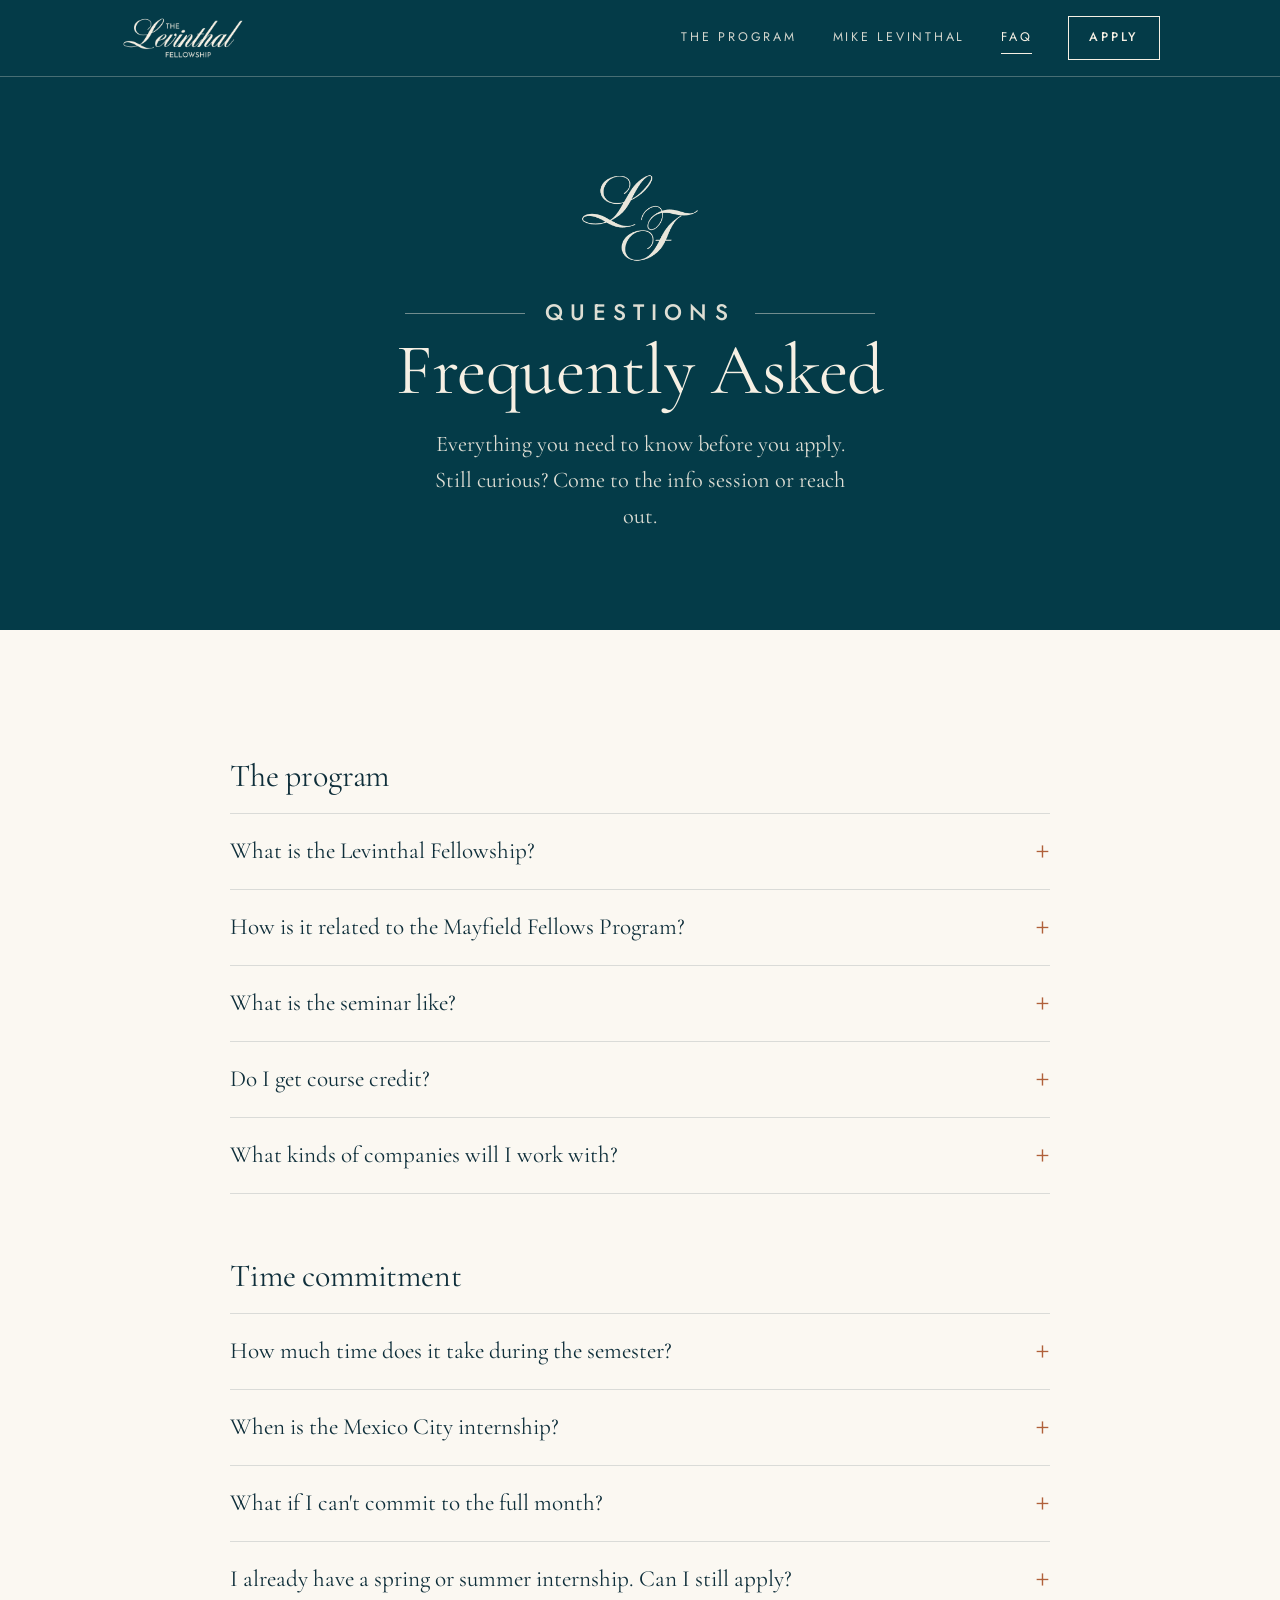
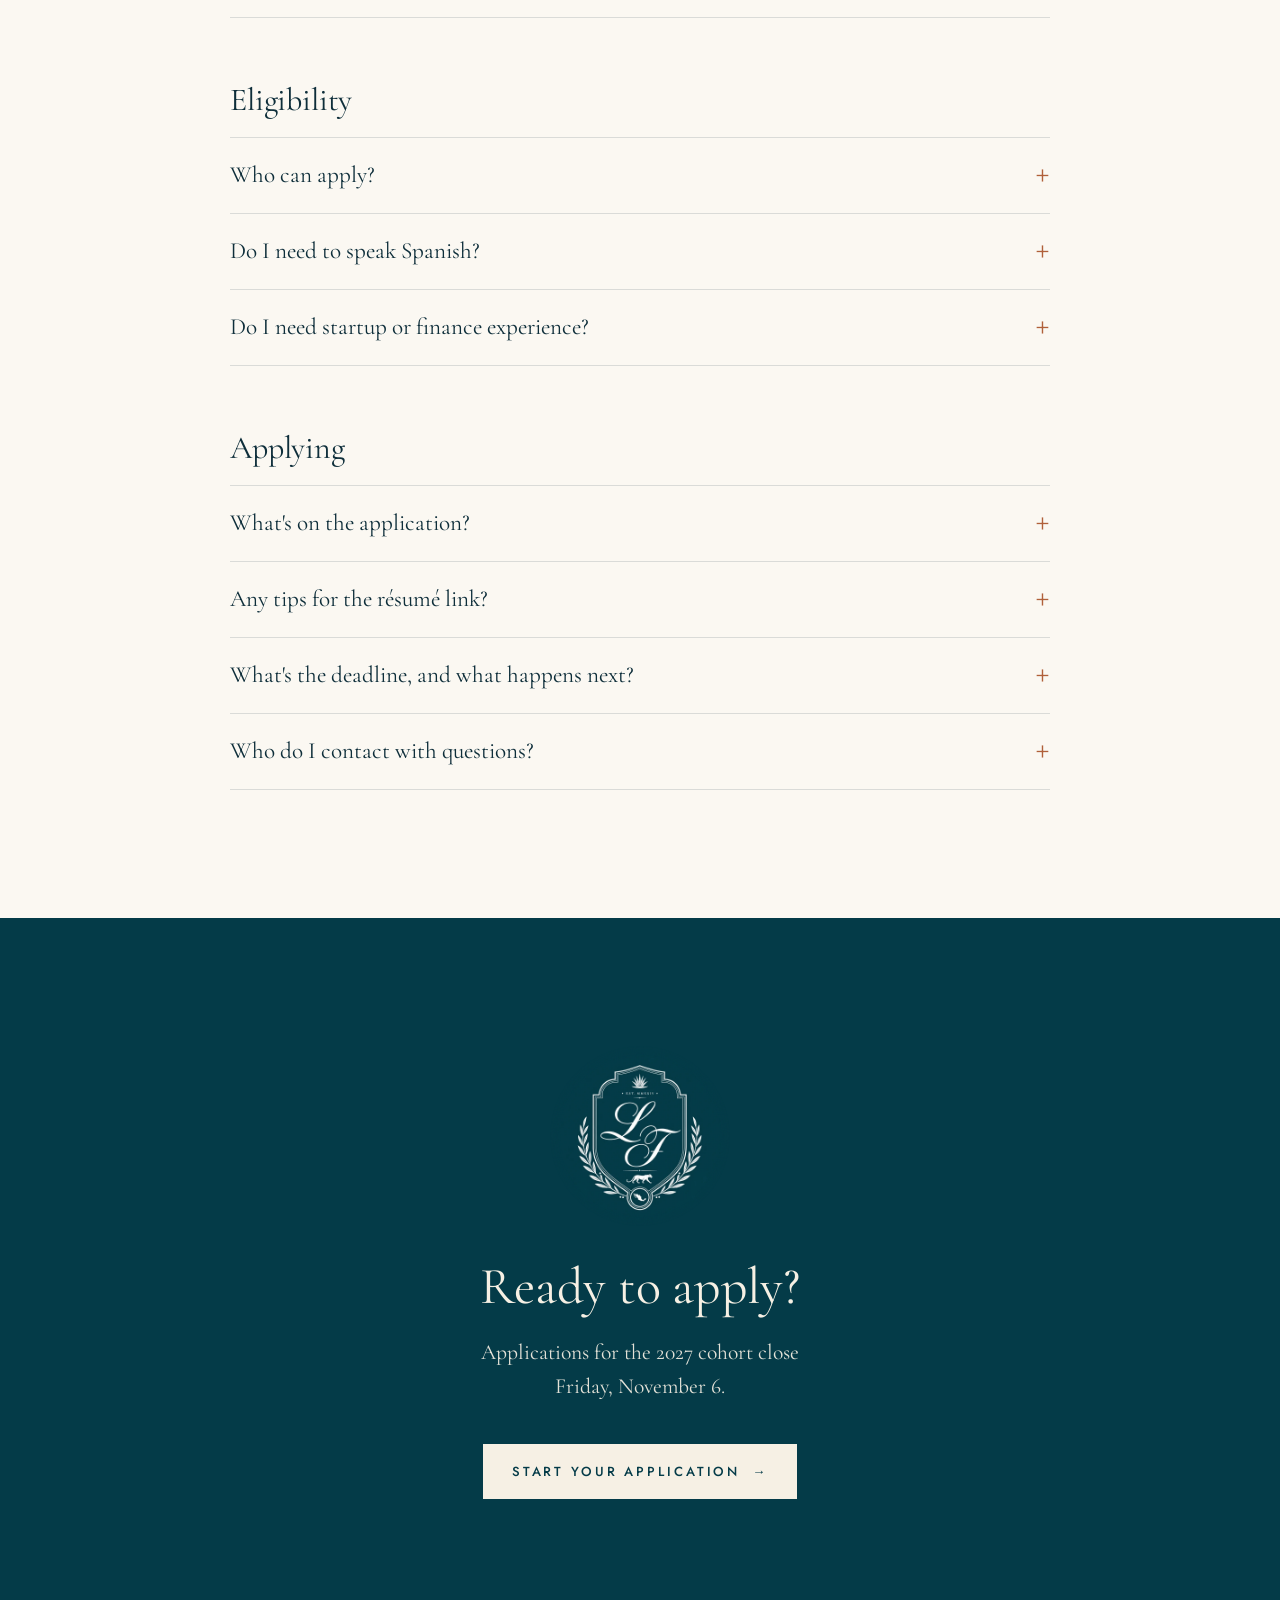
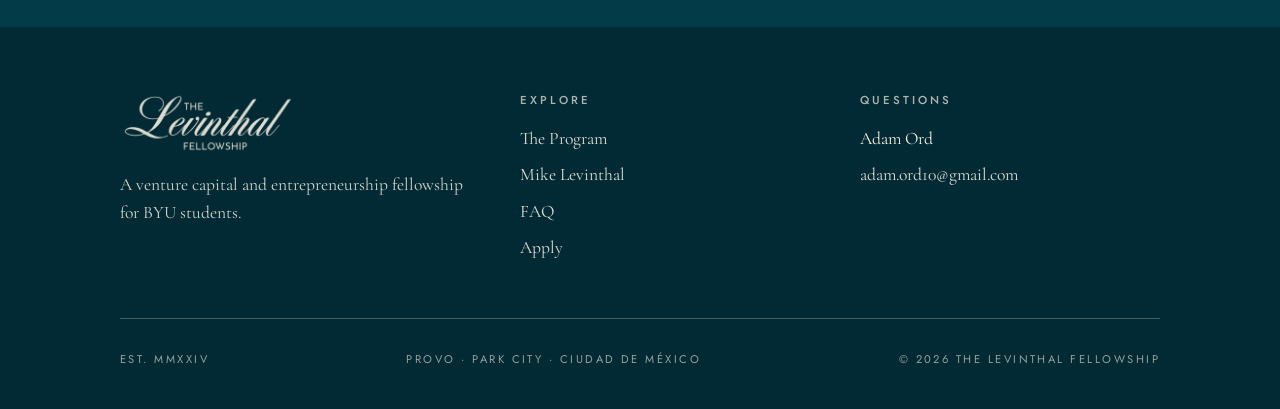
==== faq.html @ 5bb93a36 "Launch the Levinthal Fellowship website Co-Authored-By: Claude Opus 5.5 <noreply@anthropic.com>" ====
<!doctype html>
<html lang="en">
<head>
  <meta charset="utf-8">
  <meta name="viewport" content="width=device-width, initial-scale=1">
  <title>FAQ · The Levinthal Fellowship</title>
  <meta name="description" content="Frequently asked questions about the Levinthal Fellowship at BYU: eligibility, time commitment, the seminar, the Mexico City internship, and how to apply.">
  <link rel="icon" href="assets/favicon.png">
  <link rel="preconnect" href="https://fonts.googleapis.com">
  <link rel="preconnect" href="https://fonts.gstatic.com" crossorigin>
  <link href="https://fonts.googleapis.com/css2?family=Cormorant+Garamond:ital,wght@0,400;0,500;1,400&family=Jost:wght@300;400;500&display=swap" rel="stylesheet">
  <link rel="stylesheet" href="styles.css">
  <script>document.documentElement.classList.add("js")</script>
</head>
<body>

<header class="site-header">
  <div class="wrap">
    <a class="brand" href="index.html" aria-label="The Levinthal Fellowship, home"><img src="assets/wordmark-white.png" alt="The Levinthal Fellowship"></a>
    <button class="nav-toggle" aria-expanded="false" aria-controls="nav">Menu</button>
    <nav class="nav" id="nav">
      <a href="index.html#program">The Program</a>
      <a href="mike-levinthal.html">Mike Levinthal</a>
      <a href="faq.html" aria-current="page">FAQ</a>
      <a class="btn btn-ghost-light" href="https://forms.gle/pfqn9cLn6Ktx2qRdA" target="_blank" rel="noopener">Apply</a>
    </nav>
  </div>
</header>

<main>

  <section class="page-hero">
    <div class="wrap">
      <img class="monogram" src="assets/monogram-white.png" alt="">
      <p class="eyebrow centered">Questions</p>
      <h1>Frequently Asked</h1>
      <p>Everything you need to know before you apply. Still curious? Come to the info session or reach out.</p>
    </div>
  </section>

  <section class="section">
    <div class="wrap">

      <div class="faq-group reveal">
        <h2>The program</h2>
        <div class="faq">
          <details>
            <summary>What is the Levinthal Fellowship?</summary>
            <div class="answer">
              <p>It's a venture capital and entrepreneurship fellowship for BYU students, hosted by venture capitalist Mike Levinthal. Fellows take a Winter semester seminar, work remotely with a Mexico City startup during the semester, and then spend a month in Mexico City working at that company in person.</p>
            </div>
          </details>
          <details>
            <summary>How is it related to the Mayfield Fellows Program?</summary>
            <div class="answer">
              <p>Mike was an early champion of Stanford's Mayfield Fellows Program and brought Mayfield Fund on board as its sponsor. That program pairs a small cohort with venture coursework and a startup internship. The Levinthal Fellowship follows the same model at BYU, with the internship in Mexico City. <a href="mike-levinthal.html">Read more about Mike.</a></p>
            </div>
          </details>
          <details>
            <summary>What is the seminar like?</summary>
            <div class="answer">
              <p>It's a discussion seminar taught in the style of Harvard Business School's case method, and there are no lectures. You read the assigned material ahead of time, come ready to take a position, and work through real decisions with the group. Founders and investors from Mike's network often join as guests.</p>
              <p>The seminar meets on Tuesday evenings during Winter semester 2027. Some sessions are held at Mike's home in Park City.</p>
            </div>
          </details>
          <details>
            <summary>Do I get course credit?</summary>
            <div class="answer">
              <p>Yes. The fellowship counts as a 3-credit course.</p>
            </div>
          </details>
          <details>
            <summary>What kinds of companies will I work with?</summary>
            <div class="answer">
              <p>You'll be placed at a tech startup in Mexico City. The application asks which areas interest you most, including SaaS, fintech, social entrepreneurship, food &amp; beverage, healthcare, edtech, consumer goods, sustainability, and nonprofit &amp; impact ventures. We use your choices to find a good match.</p>
            </div>
          </details>
        </div>
      </div>

      <div class="faq-group reveal">
        <h2>Time commitment</h2>
        <div class="faq">
          <details>
            <summary>How much time does it take during the semester?</summary>
            <div class="answer">
              <p>Plan on the Tuesday evening seminar plus its readings, and about <strong>5 hours a week</strong> of remote work with your startup.</p>
            </div>
          </details>
          <details>
            <summary>When is the Mexico City internship?</summary>
            <div class="answer">
              <p>The in-person internship runs <strong>April 25 – May 25, 2027</strong>, right after Winter semester ends. You'll spend the full month in Mexico City working on-site with your company.</p>
            </div>
          </details>
          <details>
            <summary>What if I can't commit to the full month?</summary>
            <div class="answer">
              <p>Please don't apply this year. The in-person month is the core of the fellowship, and every fellow needs to be there for the whole internship.</p>
            </div>
          </details>
          <details>
            <summary>I already have a spring or summer internship. Can I still apply?</summary>
            <div class="answer">
              <p>The application asks about any upcoming internships that aren't on your résumé. Be upfront about them. What matters is whether you can be in Mexico City for the full April 25 – May 25, 2027 window.</p>
            </div>
          </details>
        </div>
      </div>

      <div class="faq-group reveal">
        <h2>Eligibility</h2>
        <div class="faq">
          <details>
            <summary>Who can apply?</summary>
            <div class="answer">
              <p>BYU students from any major. You don't need to be studying business or computer science. We're looking for curious, driven people who care about solving real problems.</p>
            </div>
          </details>
          <details>
            <summary>Do I need to speak Spanish?</summary>
            <div class="answer">
              <p>No. Spanish is helpful and the application asks about it, but it isn't required.</p>
            </div>
          </details>
          <details>
            <summary>Do I need startup or finance experience?</summary>
            <div class="answer">
              <p>No. Many fellows will be learning about venture for the first time. The application cares more about how you think: a problem you're passionate about, what you've done about it, and why you want to be part of this.</p>
            </div>
          </details>
        </div>
      </div>

      <div class="faq-group reveal">
        <h2>Applying</h2>
        <div class="faq">
          <details>
            <summary>What's on the application?</summary>
            <div class="answer">
              <p>Basic contact information, your major, a Google Drive link to your résumé, and a few yes/no questions about availability and Spanish. Then four short responses:</p>
              <ul>
                <li>A problem you're passionate about solving, and what you've done about it</li>
                <li>Your dream career, in a sentence or two</li>
                <li>The most important problem facing young people today, and why</li>
                <li>Why you're interested in the fellowship and what you hope to accomplish</li>
              </ul>
            </div>
          </details>
          <details>
            <summary>Any tips for the résumé link?</summary>
            <div class="answer">
              <p>Make sure the sharing settings on your Google Drive file are set to <em>"Anyone with the link can view."</em> If we can't open it, we can't review it.</p>
            </div>
          </details>
          <details>
            <summary>What's the deadline, and what happens next?</summary>
            <div class="answer">
              <p>Applications close <strong>Friday, November 6 at 11:59 PM</strong>. Interviews are held <strong>November 9–15</strong>. Fellows begin the seminar in January 2027.</p>
            </div>
          </details>
          <details>
            <summary>Who do I contact with questions?</summary>
            <div class="answer">
              <p>Email Adam Ord at <a href="mailto:adam.ord10@gmail.com">adam.ord10@gmail.com</a>, or come to the information session on October 22 at 6:00 PM in TNRB 1051.</p>
            </div>
          </details>
        </div>
      </div>

    </div>
  </section>

  <section class="section dark apply">
    <div class="wrap reveal">
      <img class="crest-small" src="assets/crest.webp" alt="">
      <h2>Ready to apply?</h2>
      <p>Applications for the 2027 cohort close Friday, November 6.</p>
      <div class="btn-row">
        <a class="btn btn-solid-light" href="https://forms.gle/pfqn9cLn6Ktx2qRdA" target="_blank" rel="noopener">Start your application <span class="arrow">→</span></a>
      </div>
    </div>
  </section>

</main>

<footer class="site-footer">
  <div class="wrap">
    <div class="top">
      <div>
        <a class="brand" href="index.html"><img src="assets/wordmark-white.png" alt="The Levinthal Fellowship"></a>
        <p>A venture capital and entrepreneurship fellowship for BYU students.</p>
      </div>
      <div>
        <h4>Explore</h4>
        <ul>
          <li><a href="index.html#program">The Program</a></li>
          <li><a href="mike-levinthal.html">Mike Levinthal</a></li>
          <li><a href="faq.html">FAQ</a></li>
          <li><a href="https://forms.gle/pfqn9cLn6Ktx2qRdA" target="_blank" rel="noopener">Apply</a></li>
        </ul>
      </div>
      <div>
        <h4>Questions</h4>
        <ul>
          <li>Adam Ord</li>
          <li><a href="mailto:adam.ord10@gmail.com">adam.ord10@gmail.com</a></li>
        </ul>
      </div>
    </div>
    <div class="bottom">
      <span>Est. MMXXIV</span>
      <span>Provo · Park City · Ciudad de México</span>
      <span>© <span data-year>2026</span> The Levinthal Fellowship</span>
    </div>
  </div>
</footer>

<script src="site.js"></script>
</body>
</html>
---- styles.css ----
/* The Levinthal Fellowship — shared styles */

:root {
  --teal: #043b48;          /* matches the crest background */
  --teal-deep: #022a34;
  --slate: #586c7c;         /* info-session flyer */
  --cream: #f6f0e4;
  --paper: #fbf8f2;
  --ink: #0e2e3a;
  --muted: #5d6f78;
  --line: rgba(14, 46, 58, 0.14);
  --line-light: rgba(246, 240, 228, 0.28);
  --clay: #b0603a;          /* a small nod to Mexico City */

  --serif: "Cormorant Garamond", Georgia, "Times New Roman", serif;
  --sans: "Jost", "Helvetica Neue", Arial, sans-serif;

  --wrap: 1120px;
  --gutter: clamp(16px, 4vw, 40px);
}

*, *::before, *::after { box-sizing: border-box; }

html { scroll-behavior: smooth; }

body {
  margin: 0;
  background: var(--paper);
  color: var(--ink);
  font-family: var(--serif);
  font-size: 1.25rem;
  line-height: 1.6;
  -webkit-font-smoothing: antialiased;
}

img { max-width: 100%; height: auto; display: block; }

a { color: inherit; }

.wrap {
  width: 100%;
  max-width: var(--wrap);
  margin: 0 auto;
  padding: 0 var(--gutter);
}

/* ---------- Type ---------- */

.eyebrow {
  font-family: var(--sans);
  font-size: 0.78rem;
  font-weight: 500;
  letter-spacing: 0.32em;
  text-transform: uppercase;
  display: flex;
  align-items: center;
  gap: 1.25rem;
  margin: 0 0 1.5rem;
}
.eyebrow::after {
  content: "";
  flex: 0 1 120px;
  height: 1px;
  background: currentColor;
  opacity: 0.5;
}
.eyebrow.centered { justify-content: center; }
.eyebrow.centered::before {
  content: "";
  flex: 0 1 120px;
  height: 1px;
  background: currentColor;
  opacity: 0.5;
}

h1, h2, h3 {
  font-family: var(--serif);
  font-weight: 400;
  line-height: 1.1;
  margin: 0 0 1.25rem;
  letter-spacing: -0.005em;
}
h1 { font-size: clamp(2.6rem, 6vw, 4.5rem); }
h2 { font-size: clamp(2.1rem, 4.4vw, 3.25rem); }
h3 { font-size: 1.7rem; }

em { font-style: italic; }

.lede {
  font-size: clamp(1.3rem, 2.2vw, 1.55rem);
  line-height: 1.5;
  max-width: 38ch;
}

.small-caps {
  font-family: var(--sans);
  font-size: 0.8rem;
  letter-spacing: 0.22em;
  text-transform: uppercase;
}

/* ---------- Buttons ---------- */

.btn {
  display: inline-flex;
  align-items: center;
  gap: 0.75rem;
  font-family: var(--sans);
  font-size: 0.82rem;
  font-weight: 500;
  letter-spacing: 0.22em;
  text-transform: uppercase;
  text-decoration: none;
  padding: 1rem 1.75rem;
  border: 1px solid currentColor;
  transition: background 0.2s, color 0.2s, border-color 0.2s;
}
.btn .arrow { transition: transform 0.2s; }
.btn:hover .arrow { transform: translateX(4px); }

.btn-solid-light { background: var(--cream); color: var(--teal); border-color: var(--cream); }
.btn-solid-light:hover { background: transparent; color: var(--cream); }

.btn-ghost-light { color: var(--cream); }
.btn-ghost-light:hover { background: var(--cream); color: var(--teal); }

.btn-solid-dark { background: var(--teal); color: var(--cream); border-color: var(--teal); }
.btn-solid-dark:hover { background: transparent; color: var(--teal); }

.btn-ghost-dark { color: var(--teal); }
.btn-ghost-dark:hover { background: var(--teal); color: var(--cream); }

.btn-row { display: flex; flex-wrap: wrap; gap: 1rem; }

/* ---------- Header ---------- */

.site-header {
  position: sticky;
  top: 0;
  z-index: 50;
  background: var(--teal);
  color: var(--cream);
  border-bottom: 1px solid var(--line-light);
}
.site-header .wrap {
  display: flex;
  align-items: center;
  justify-content: space-between;
  height: 76px;
}
.brand img { height: 46px; width: auto; }

.nav { display: flex; align-items: center; gap: 2.25rem; }
.nav a {
  font-family: var(--sans);
  font-size: 0.78rem;
  letter-spacing: 0.22em;
  text-transform: uppercase;
  text-decoration: none;
  opacity: 0.85;
  padding: 0.35rem 0;
  border-bottom: 1px solid transparent;
}
.nav a:hover, .nav a[aria-current="page"] { opacity: 1; border-bottom-color: currentColor; }
.nav .btn { padding: 0.7rem 1.25rem; opacity: 1; border-bottom: 1px solid var(--cream); }

.nav-toggle {
  display: none;
  background: none;
  border: 1px solid var(--line-light);
  color: var(--cream);
  font-family: var(--sans);
  font-size: 0.72rem;
  letter-spacing: 0.22em;
  text-transform: uppercase;
  padding: 0.6rem 0.9rem;
  cursor: pointer;
}

@media (max-width: 820px) {
  .nav-toggle { display: block; }
  .nav {
    display: none;
    position: absolute;
    top: 76px;
    left: 0;
    right: 0;
    flex-direction: column;
    align-items: stretch;
    gap: 0;
    background: var(--teal);
    border-bottom: 1px solid var(--line-light);
    padding: 0.5rem var(--gutter) 1.5rem;
  }
  .nav.open { display: flex; }
  .nav a { padding: 1rem 0; border-bottom: 1px solid var(--line-light); }
  .nav a:hover, .nav a[aria-current="page"] { border-bottom-color: var(--line-light); }
  .nav .btn { margin-top: 1.25rem; justify-content: center; border: 1px solid var(--cream); }
}

/* ---------- Sections ---------- */

.section { padding: clamp(4.5rem, 10vw, 8rem) 0; }
.section-tight { padding: clamp(3rem, 6vw, 4.5rem) 0; }

.dark { background: var(--teal); color: var(--cream); }
.slate { background: var(--slate); color: var(--cream); }
.cream { background: var(--cream); }

/* ---------- Hero ---------- */

.hero {
  background: var(--teal);
  color: var(--cream);
  overflow: hidden;
  position: relative;
  isolation: isolate;
}
.cdmx-video {
  position: absolute;
  inset: 0;
  width: 100%;
  height: 100%;
  object-fit: cover;
  z-index: -2;
}
.hero::before {
  content: "";
  position: absolute;
  inset: 0;
  z-index: -1;
  background: linear-gradient(100deg, rgba(4, 59, 72, 0.92) 0%, rgba(4, 59, 72, 0.74) 50%, rgba(4, 59, 72, 0.55) 100%);
}
.hero .wrap {
  display: grid;
  grid-template-columns: 1.1fr 0.9fr;
  align-items: center;
  gap: 2rem;
  min-height: min(760px, calc(100vh - 76px));
  padding-top: 3rem;
  padding-bottom: 3rem;
}
.hero h1 em { display: block; }
.hero .lede { margin: 0 0 2.5rem; opacity: 0.92; }
.hero-crest {
  width: 100%;
  max-width: 520px;
  justify-self: end;
  filter: drop-shadow(0 4px 24px rgba(2, 42, 52, 0.45));
}

@media (max-width: 820px) {
  .hero::before { background: rgba(4, 59, 72, 0.8); }
  .hero .wrap { grid-template-columns: 1fr; min-height: 0; padding-top: 2rem; padding-bottom: 4rem; }
  .hero-crest { order: -1; max-width: 170px; justify-self: center; margin-bottom: 0.5rem; }
}

/* Page hero (inner pages) */
.page-hero { background: var(--teal); color: var(--cream); text-align: center; }
.page-hero .wrap { padding-top: clamp(3.5rem, 8vw, 6rem); padding-bottom: clamp(3.5rem, 8vw, 6rem); }
.page-hero .monogram { width: 120px; margin: 0 auto 2rem; opacity: 0.95; }
.page-hero h1 { margin-bottom: 1rem; }
.page-hero p { max-width: 40ch; margin: 0 auto; font-size: 1.4rem; opacity: 0.9; }

/* ---------- Info session band ---------- */

.session-band {
  background: var(--slate);
  color: var(--cream);
}
.session-band .wrap {
  display: grid;
  grid-template-columns: auto 1fr auto;
  gap: 2.5rem;
  align-items: center;
  padding-top: 2.25rem;
  padding-bottom: 2.25rem;
}
.session-date {
  text-align: center;
  border-right: 1px solid var(--line-light);
  padding-right: 2.5rem;
}
.session-date .month { font-family: var(--sans); font-size: 0.78rem; letter-spacing: 0.32em; text-transform: uppercase; }
.session-date .day { font-size: 4rem; line-height: 1; }
.session-band h2 { font-size: 1.9rem; margin: 0 0 0.25rem; }
.session-band p { margin: 0; font-style: italic; opacity: 0.92; }

@media (max-width: 820px) {
  .session-band .wrap { grid-template-columns: auto 1fr; gap: 1.5rem; }
  .session-date { padding-right: 1.5rem; }
  .session-band .btn-row { grid-column: 1 / -1; }
}

/* ---------- Intro split ---------- */

.split {
  display: grid;
  grid-template-columns: 0.9fr 1.1fr;
  gap: clamp(2rem, 6vw, 6rem);
  align-items: start;
}
.split p { margin: 0 0 1.25rem; }
@media (max-width: 820px) { .split { grid-template-columns: 1fr; } }

.pull {
  font-size: clamp(1.6rem, 3vw, 2.1rem);
  line-height: 1.3;
  font-style: italic;
  border-left: 1px solid var(--clay);
  padding-left: 1.5rem;
  margin: 2rem 0 0;
}

/* ---------- Three phases ---------- */

.phases {
  display: grid;
  grid-template-columns: repeat(3, 1fr);
  border-top: 1px solid var(--line-light);
  margin-top: 3.5rem;
}
.phase {
  padding: 2.5rem 2rem 0 0;
  border-right: 1px solid var(--line-light);
}
.phase + .phase { padding-left: 2rem; }
.phase:last-child { border-right: 0; }
.phase .num {
  font-family: var(--sans);
  font-size: 0.75rem;
  letter-spacing: 0.32em;
  text-transform: uppercase;
  opacity: 0.75;
  display: block;
  margin-bottom: 1.25rem;
}
.phase h3 { margin-bottom: 0.4rem; }
.phase .when { font-style: italic; opacity: 0.8; margin: 0 0 1rem; }
.phase p { margin: 0; font-size: 1.15rem; opacity: 0.92; }

@media (max-width: 820px) {
  .phases { grid-template-columns: 1fr; }
  .phase, .phase + .phase { padding: 2rem 0; border-right: 0; border-bottom: 1px solid var(--line-light); }
  .phase:last-child { border-bottom: 0; }
}

/* ---------- Lineage ---------- */

.lineage { text-align: center; }
.lineage .wrap { max-width: 820px; }
.lineage p { font-size: 1.35rem; }
.lineage .monogram { width: 90px; margin: 0 auto 2rem; }

/* ---------- Timeline ---------- */

.timeline {
  list-style: none;
  margin: 3rem 0 0;
  padding: 0;
  display: grid;
  grid-template-columns: repeat(5, 1fr);
  position: relative;
}
.timeline::before {
  content: "";
  position: absolute;
  top: 7px;
  left: 0;
  right: 0;
  height: 1px;
  background: var(--line);
}
.timeline li { position: relative; padding: 2.25rem 1.25rem 0 0; }
.timeline li::before {
  content: "";
  position: absolute;
  top: 0;
  left: 0;
  width: 15px;
  height: 15px;
  border-radius: 50%;
  background: var(--paper);
  border: 1px solid var(--teal);
}
.timeline li.key::before { background: var(--teal); }
.timeline .date { font-family: var(--sans); font-size: 0.75rem; letter-spacing: 0.22em; text-transform: uppercase; color: var(--clay); display: block; margin-bottom: 0.4rem; }
.timeline .what { font-size: 1.35rem; line-height: 1.25; display: block; margin-bottom: 0.35rem; }
.timeline .detail { font-size: 1.05rem; color: var(--muted); }

@media (max-width: 900px) {
  .timeline { grid-template-columns: 1fr; }
  .timeline::before { top: 0; bottom: 0; left: 7px; right: auto; width: 1px; height: auto; }
  .timeline li { padding: 0 0 2rem 2.75rem; }
  .timeline li::before { top: 6px; }
}

/* ---------- Industries ---------- */

.chips { display: flex; flex-wrap: wrap; gap: 0.75rem; margin: 2rem 0 0; padding: 0; list-style: none; }
.chips li {
  font-family: var(--sans);
  font-size: 0.78rem;
  letter-spacing: 0.16em;
  text-transform: uppercase;
  border: 1px solid var(--line);
  padding: 0.6rem 1rem;
  background: var(--paper);
}

/* ---------- Gallery carousel ---------- */

.carousel { position: relative; margin-top: 2.5rem; }
.carousel-track {
  display: flex;
  overflow-x: auto;
  scroll-snap-type: x mandatory;
  scrollbar-width: none;
  background: var(--teal);
  outline-offset: 4px;
}
.carousel-track::-webkit-scrollbar { display: none; }
.slide {
  flex: 0 0 100%;
  margin: 0;
  position: relative;
  scroll-snap-align: start;
  aspect-ratio: 16 / 10;
}
.slide img { width: 100%; height: 100%; object-fit: cover; }
.slide figcaption { position: absolute; width: 1px; height: 1px; overflow: hidden; clip: rect(0 0 0 0); }

.carousel-btn {
  position: absolute;
  top: calc((100% - 4.5rem) / 2);
  transform: translateY(-50%);
  width: 56px;
  height: 56px;
  border-radius: 50%;
  border: 1px solid rgba(246, 240, 228, 0.6);
  background: rgba(4, 59, 72, 0.72);
  color: var(--cream);
  font-size: 1.4rem;
  line-height: 1;
  cursor: pointer;
  display: grid;
  place-items: center;
  backdrop-filter: blur(4px);
  transition: background 0.2s;
}
.carousel-btn:hover { background: var(--teal); }
.carousel-btn.prev { left: 1.25rem; }
.carousel-btn.next { right: 1.25rem; }

.carousel-meta {
  display: grid;
  grid-template-columns: 1fr auto 1fr;
  align-items: center;
  gap: 1rem;
  height: 4.5rem;
  border-bottom: 1px solid var(--line);
}
.carousel-caption, .carousel-count {
  font-family: var(--sans);
  font-size: 0.75rem;
  letter-spacing: 0.22em;
  text-transform: uppercase;
}
.carousel-count { text-align: right; color: var(--muted); }
.carousel-dots { display: flex; gap: 0.6rem; }
.carousel-dots button {
  width: 9px;
  height: 9px;
  padding: 0;
  border-radius: 50%;
  border: 1px solid var(--teal);
  background: transparent;
  cursor: pointer;
}
.carousel-dots button[aria-current="true"] { background: var(--teal); }

@media (max-width: 820px) {
  .slide { aspect-ratio: 4 / 3; }
  .carousel-btn { width: 44px; height: 44px; font-size: 1.1rem; }
  .carousel-btn.prev { left: 0.6rem; }
  .carousel-btn.next { right: 0.6rem; }
  .carousel-meta { grid-template-columns: 1fr auto; }
  .carousel-dots { display: none; }
}

/* ---------- Mexico City ---------- */

.cdmx { position: relative; overflow: hidden; }
.cdmx .coords {
  font-family: var(--sans);
  font-size: 0.85rem;
  letter-spacing: 0.24em;
  opacity: 0.8;
  margin-top: 2rem;
}
.cdmx-facts {
  list-style: none;
  padding: 0;
  margin: 0;
  border-top: 1px solid var(--line-light);
}
.cdmx-facts li {
  display: grid;
  grid-template-columns: 9rem 1fr;
  gap: 1rem;
  padding: 1.25rem 0;
  border-bottom: 1px solid var(--line-light);
  font-size: 1.15rem;
}
.cdmx-facts .k { font-family: var(--sans); font-size: 0.72rem; letter-spacing: 0.22em; text-transform: uppercase; opacity: 0.75; padding-top: 0.35rem; }
@media (max-width: 520px) { .cdmx-facts li { grid-template-columns: 1fr; gap: 0.25rem; } }

/* ---------- Apply CTA ---------- */

.apply { text-align: center; }
.apply .wrap { max-width: 760px; }
.apply .crest-small {
  width: 180px;
  margin: 0 auto 2rem;
  -webkit-mask-image: radial-gradient(circle at center, #000 62%, transparent 71%);
  mask-image: radial-gradient(circle at center, #000 62%, transparent 71%);
}
.apply p { font-size: 1.35rem; margin: 0 auto 2.5rem; max-width: 34ch; opacity: 0.92; }
.apply .btn-row { justify-content: center; }
.apply .deadline { margin-top: 2rem; font-style: italic; opacity: 0.8; font-size: 1.1rem; }

/* ---------- Bio page ---------- */

.portrait { margin: 0 0 2rem; }
.portrait img { width: 100%; aspect-ratio: 4 / 5; object-fit: cover; object-position: center 30%; }

.bio { display: grid; grid-template-columns: 300px 1fr; gap: clamp(2rem, 6vw, 5rem); align-items: start; }
.bio-aside { position: static; }
.facts { list-style: none; padding: 0; margin: 0; border-top: 1px solid var(--line); }
.facts li { padding: 1.1rem 0; border-bottom: 1px solid var(--line); }
.facts .k { display: block; font-family: var(--sans); font-size: 0.7rem; letter-spacing: 0.22em; text-transform: uppercase; color: var(--muted); margin-bottom: 0.2rem; }
.facts .v { font-size: 1.2rem; line-height: 1.35; }
.bio-body p { margin: 0 0 1.4rem; }
.bio-body h2 { font-size: 2.2rem; margin-top: 3.5rem; }
.bio-body h2:first-child { margin-top: 0; }
.portfolio { display: flex; flex-wrap: wrap; gap: 0.75rem; margin: 1.5rem 0 2rem; }
.portfolio div { border: 1px solid var(--line); padding: 0.85rem 1.5rem; font-size: 1.3rem; background: var(--cream); }
@media (max-width: 820px) {
  .bio { grid-template-columns: 1fr; }
  .bio-aside { position: static; }
  .portrait { max-width: 320px; }
}

/* ---------- FAQ ---------- */

.faq-group { max-width: 820px; margin: 0 auto 4rem; }
.faq-group:last-child { margin-bottom: 0; }
.faq-group > h2 { font-size: 2rem; }
.faq { border-top: 1px solid var(--line); }
.faq details { border-bottom: 1px solid var(--line); }
.faq summary {
  list-style: none;
  cursor: pointer;
  display: flex;
  justify-content: space-between;
  align-items: baseline;
  gap: 1.5rem;
  padding: 1.4rem 0;
  font-size: 1.45rem;
  line-height: 1.3;
}
.faq summary::-webkit-details-marker { display: none; }
.faq summary::after {
  content: "+";
  font-family: var(--sans);
  font-weight: 300;
  font-size: 1.6rem;
  line-height: 1;
  color: var(--clay);
  transition: transform 0.2s;
  flex-shrink: 0;
}
.faq details[open] summary::after { transform: rotate(45deg); }
.faq summary:hover { color: var(--slate); }
.faq .answer { padding: 0 0 1.6rem; color: #2b4651; max-width: 62ch; }
.faq .answer p { margin: 0 0 1rem; }
.faq .answer p:last-child { margin-bottom: 0; }
.faq .answer ul { margin: 0 0 1rem; padding-left: 1.25rem; }

/* ---------- Footer ---------- */

.site-footer { background: var(--teal-deep); color: var(--cream); padding: 4rem 0 2.5rem; }
.site-footer .top {
  display: grid;
  grid-template-columns: 1.2fr 1fr 1fr;
  gap: 2.5rem;
  padding-bottom: 3rem;
  border-bottom: 1px solid var(--line-light);
}
.site-footer .brand img { height: 64px; margin-bottom: 1rem; }
.site-footer p { margin: 0; font-size: 1.1rem; opacity: 0.85; }
.site-footer h4 { font-family: var(--sans); font-weight: 500; font-size: 0.72rem; letter-spacing: 0.26em; text-transform: uppercase; margin: 0 0 1rem; opacity: 0.7; }
.site-footer ul { list-style: none; padding: 0; margin: 0; }
.site-footer li { margin-bottom: 0.5rem; font-size: 1.1rem; }
.site-footer a { text-decoration: none; opacity: 0.9; }
.site-footer a:hover { opacity: 1; text-decoration: underline; text-underline-offset: 4px; }
.site-footer .bottom {
  display: flex;
  justify-content: space-between;
  flex-wrap: wrap;
  gap: 1rem;
  padding-top: 2rem;
  font-family: var(--sans);
  font-size: 0.7rem;
  letter-spacing: 0.22em;
  text-transform: uppercase;
  opacity: 0.6;
}
@media (max-width: 820px) { .site-footer .top { grid-template-columns: 1fr; } }

/* ---------- Motion ---------- */

.js .reveal { opacity: 0; transform: translateY(16px); transition: opacity 0.8s ease, transform 0.8s ease; }
.js .reveal.in { opacity: 1; transform: none; }
@media (prefers-reduced-motion: reduce) {
  html { scroll-behavior: auto; }
  .js .reveal { opacity: 1; transform: none; transition: none; }
}
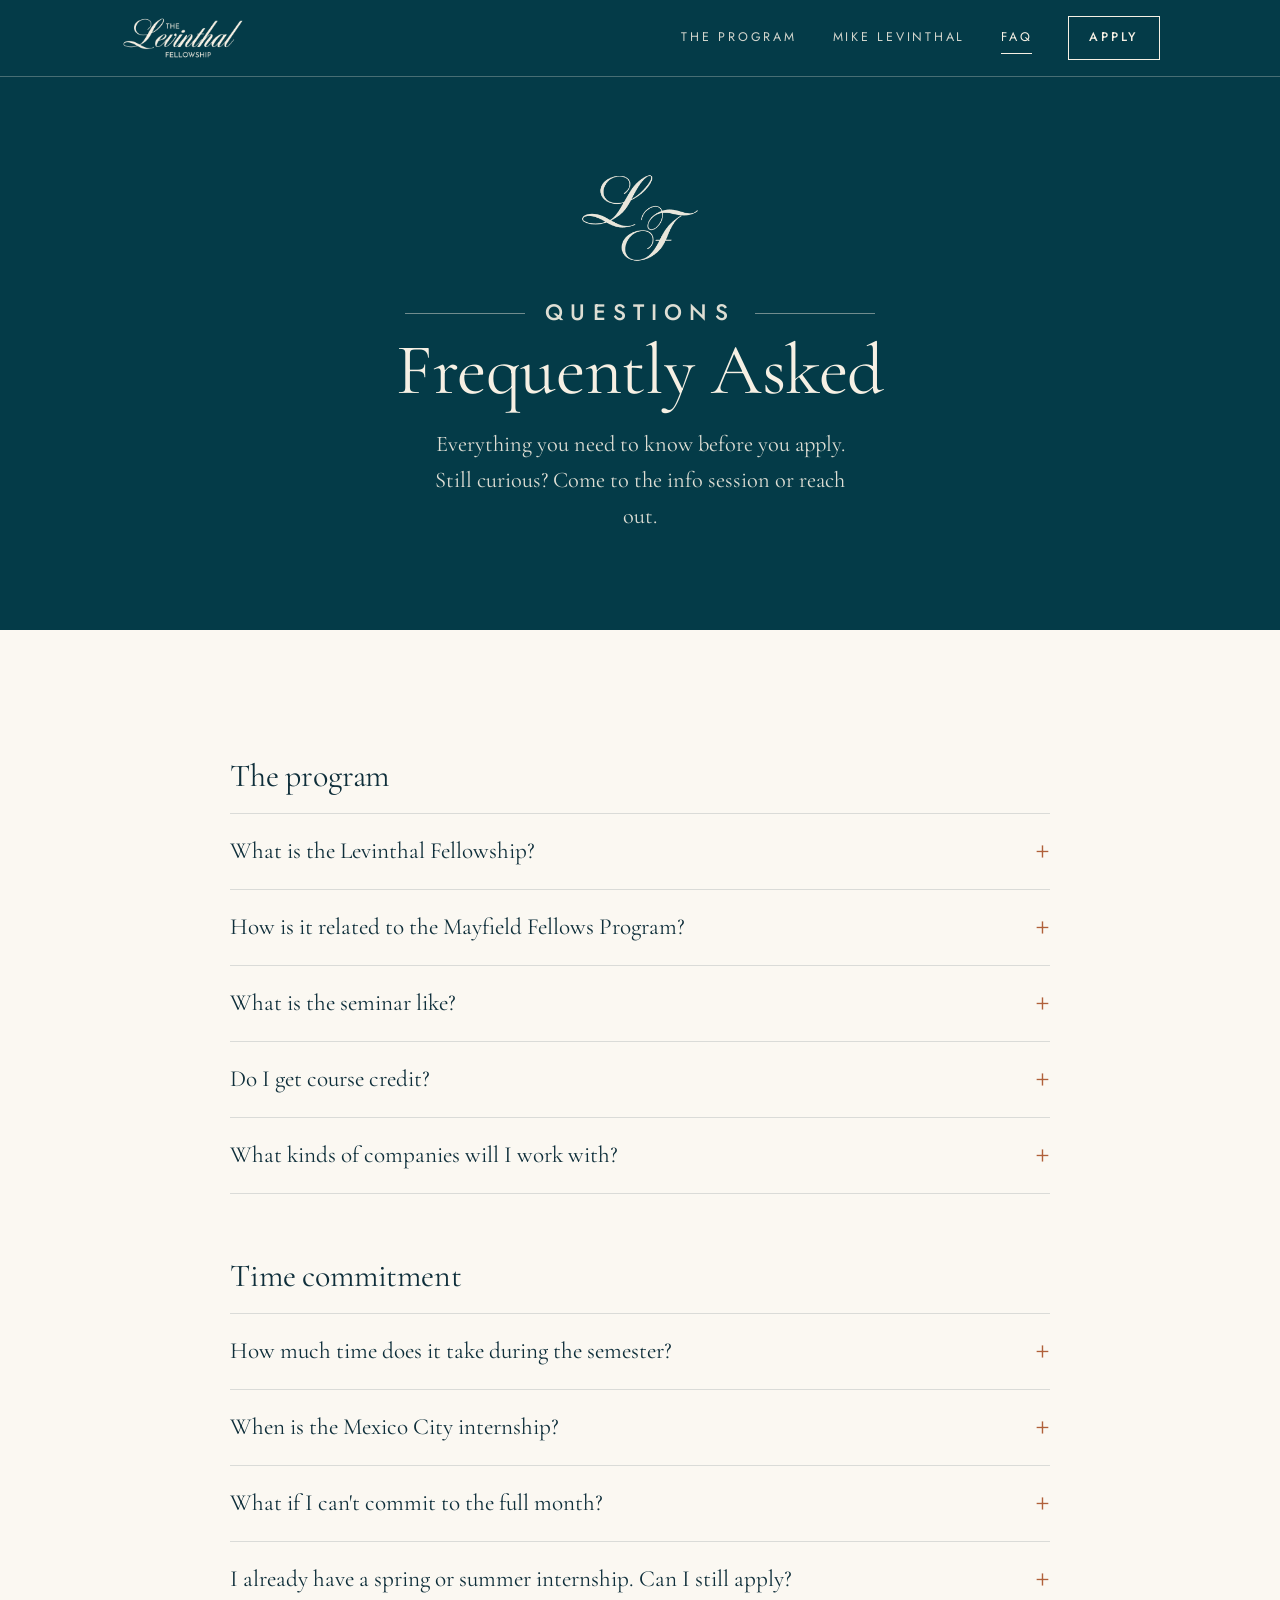
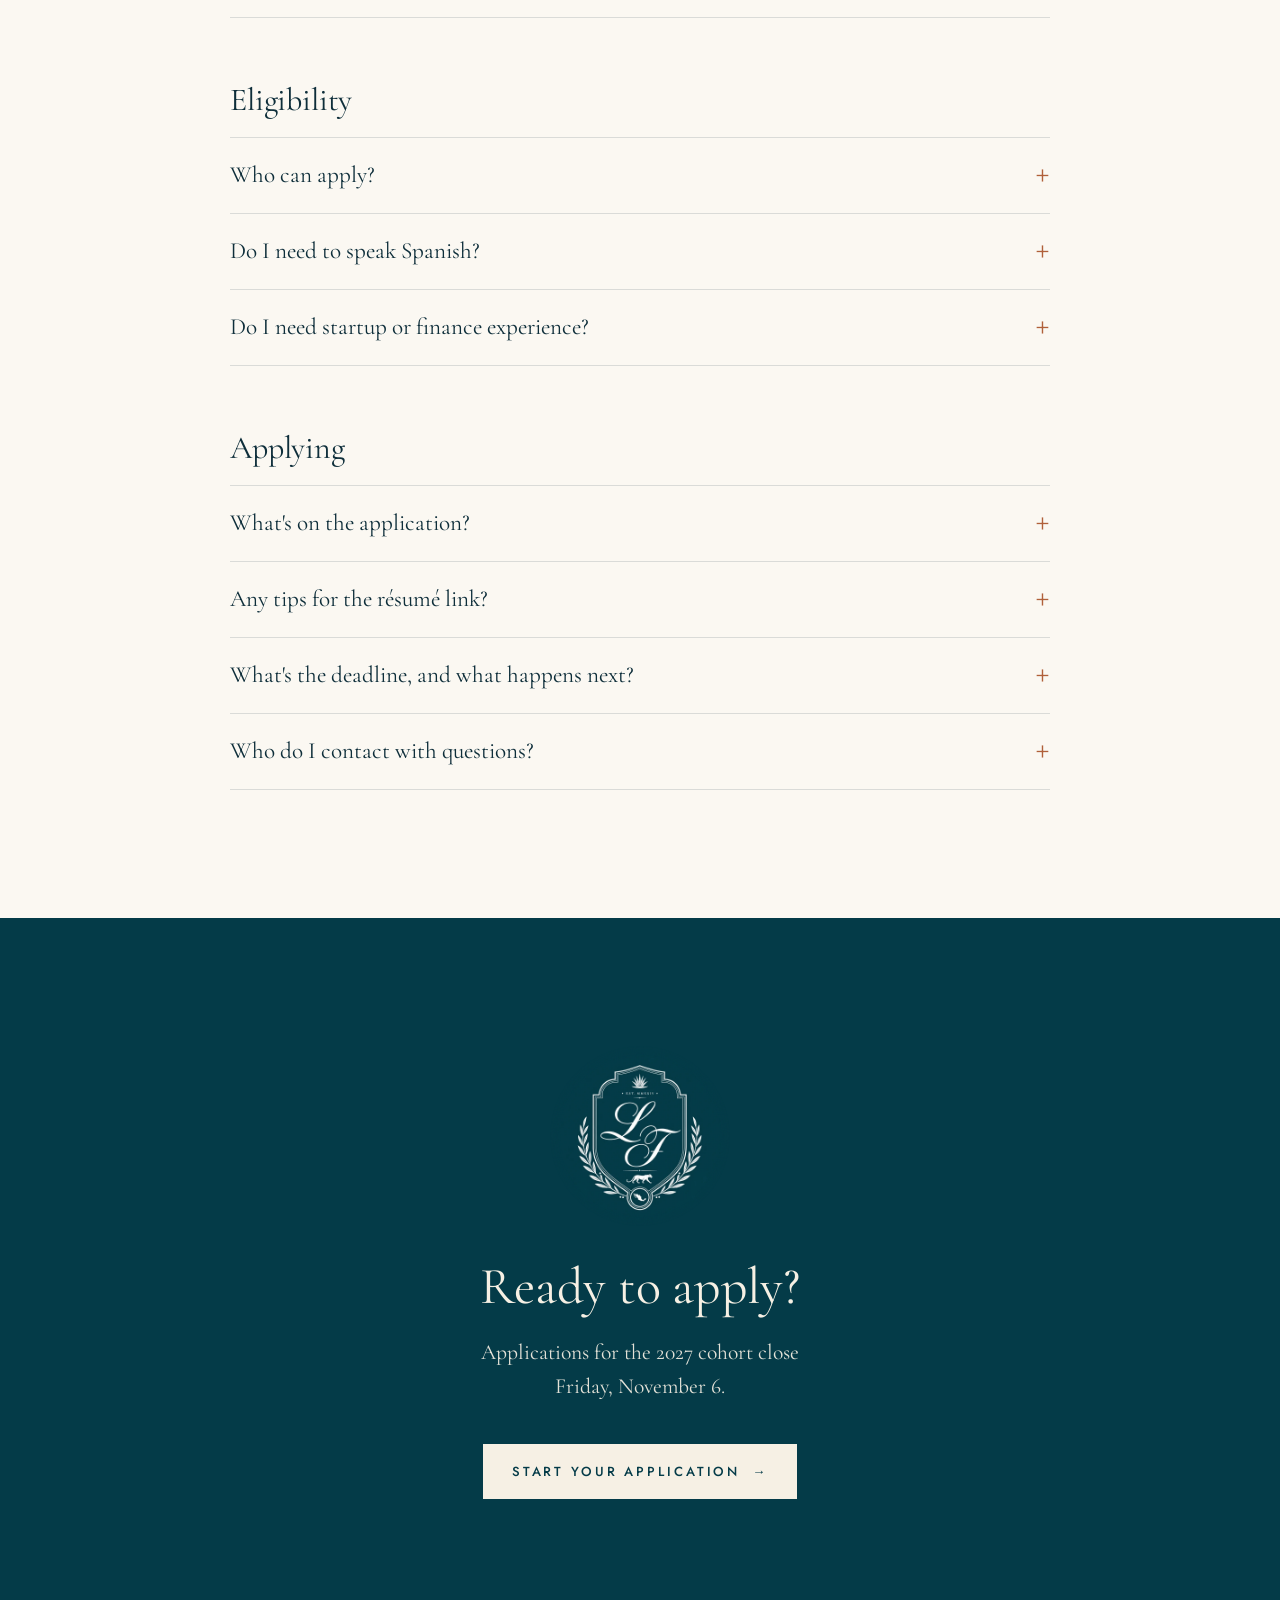
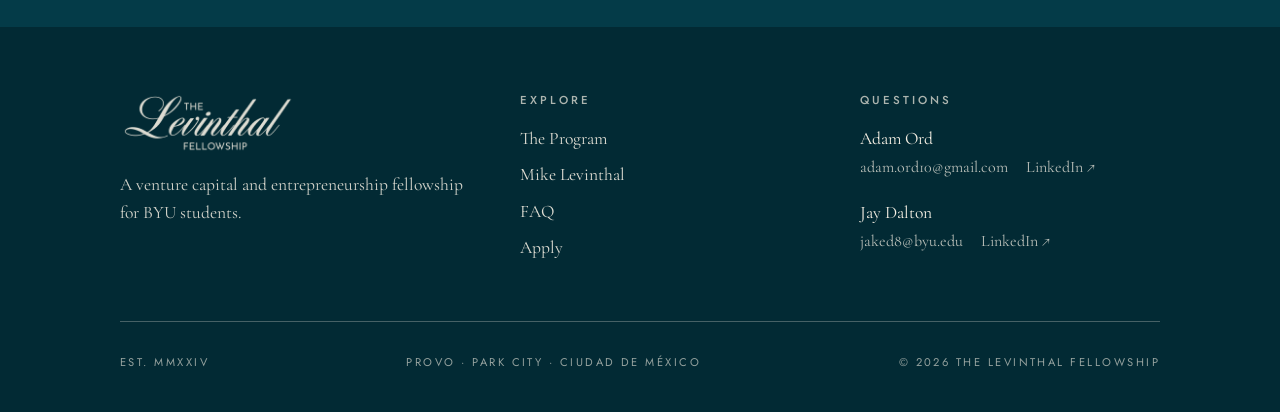
==== commit 61e9c9b0: "Add Jay Dalton and LinkedIn links to contacts Co-Authored-By: Claude Opus 5.5 <noreply@anthropic.com" ====
--- a/faq.html
+++ b/faq.html
@@ -162,7 +162,7 @@
           <details>
             <summary>Who do I contact with questions?</summary>
             <div class="answer">
-              <p>Email Adam Ord at <a href="mailto:adam.ord10@gmail.com">adam.ord10@gmail.com</a>, or come to the information session on October 22 at 6:00 PM in TNRB 1051.</p>
+              <p>Reach out to Adam Ord (<a href="mailto:adam.ord10@gmail.com">adam.ord10@gmail.com</a> · <a href="https://www.linkedin.com/in/adam-ord-37580b236/" target="_blank" rel="noopener">LinkedIn</a>) or Jay Dalton (<a href="mailto:jaked8@byu.edu">jaked8@byu.edu</a> · <a href="https://www.linkedin.com/in/jaydalton" target="_blank" rel="noopener">LinkedIn</a>), or come to the information session on October 22 at 6:00 PM in TNRB 1051.</p>
             </div>
           </details>
         </div>
@@ -202,9 +202,17 @@
       </div>
       <div>
         <h4>Questions</h4>
-        <ul>
-          <li>Adam Ord</li>
-          <li><a href="mailto:adam.ord10@gmail.com">adam.ord10@gmail.com</a></li>
+        <ul class="contacts">
+          <li>
+            <span class="name">Adam Ord</span>
+            <a href="mailto:adam.ord10@gmail.com">adam.ord10@gmail.com</a>
+            <a href="https://www.linkedin.com/in/adam-ord-37580b236/" target="_blank" rel="noopener">LinkedIn ↗</a>
+          </li>
+          <li>
+            <span class="name">Jay Dalton</span>
+            <a href="mailto:jaked8@byu.edu">jaked8@byu.edu</a>
+            <a href="https://www.linkedin.com/in/jaydalton" target="_blank" rel="noopener">LinkedIn ↗</a>
+          </li>
         </ul>
       </div>
     </div>
--- a/styles.css
+++ b/styles.css
@@ -603,6 +603,10 @@
 .site-footer ul { list-style: none; padding: 0; margin: 0; }
 .site-footer li { margin-bottom: 0.5rem; font-size: 1.1rem; }
 .site-footer a { text-decoration: none; opacity: 0.9; }
+.site-footer .contacts li { margin-bottom: 1.1rem; }
+.site-footer .contacts .name { display: block; }
+.site-footer .contacts a { font-size: 1rem; opacity: 0.75; margin-right: 0.9rem; }
+.site-footer .contacts a:hover { opacity: 1; }
 .site-footer a:hover { opacity: 1; text-decoration: underline; text-underline-offset: 4px; }
 .site-footer .bottom {
   display: flex;
